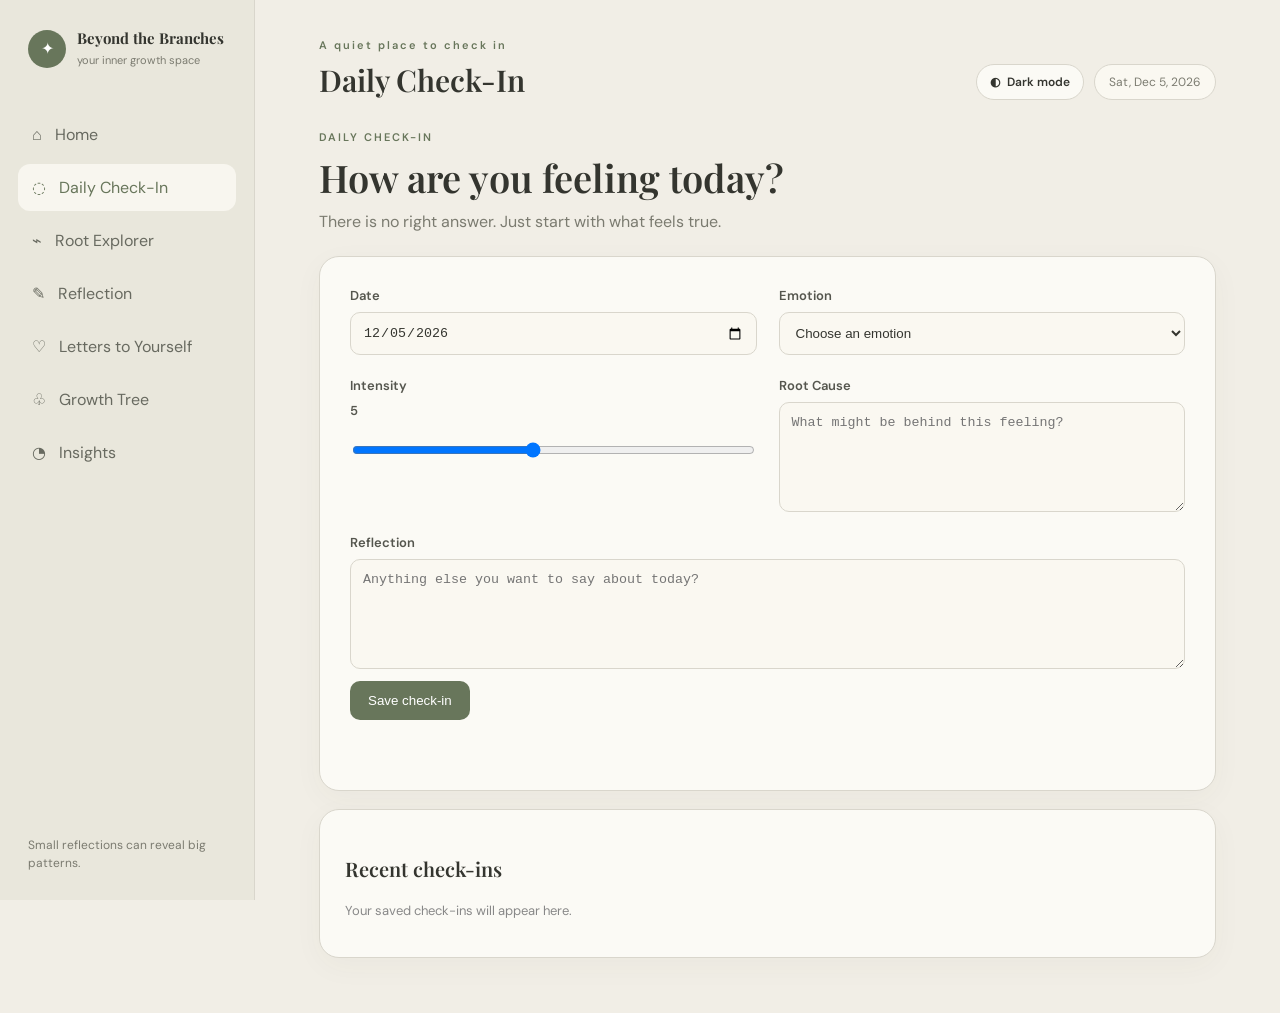
==== checkin.html @ 6c6948e1 "Add files via upload" ====
<!DOCTYPE html>
<html lang="en"><head><meta charset="UTF-8"><meta name="viewport" content="width=device-width, initial-scale=1.0">
<title>Daily Check-In | Beyond the Branches</title>
<link rel="preconnect" href="https://fonts.googleapis.com"><link rel="preconnect" href="https://fonts.gstatic.com" crossorigin>
<link href="https://fonts.googleapis.com/css2?family=DM+Sans:wght@400;500;600&family=Playfair+Display:wght@500;600&display=swap" rel="stylesheet">
<link rel="stylesheet" href="style.css"></head><body><div class="app">
<aside class="sidebar"><div class="brand"><div class="brand-mark">✦</div><div><strong>Beyond the Branches</strong><span>your inner growth space</span></div></div>
<nav><a class="nav-item " href="index.html">⌂ <span>Home</span></a><a class="nav-item active" href="checkin.html">◌ <span>Daily Check-In</span></a><a class="nav-item " href="roots.html">⌁ <span>Root Explorer</span></a><a class="nav-item " href="reflection.html">✎ <span>Reflection</span></a><a class="nav-item " href="letters.html">♡ <span>Letters to Yourself</span></a><a class="nav-item " href="growth.html">♧ <span>Growth Tree</span></a><a class="nav-item " href="insights.html">◔ <span>Insights</span></a></nav><div class="sidebar-note">Small reflections can reveal big patterns.</div></aside>
<main><header class="topbar"><div><p class="eyebrow">A quiet place to check in</p><h1>Daily Check-In</h1></div>
<div style="display:flex;align-items:center;gap:10px"><button class="theme-toggle" id="theme-toggle" type="button">◐ <span>Dark mode</span></button><div class="date-pill" id="today"></div></div></header>

<section><div class="section-heading"><p class="eyebrow">DAILY CHECK-IN</p><h2>How are you feeling today?</h2><p>There is no right answer. Just start with what feels true.</p></div>
<form id="checkin-form" class="card form-card"><div class="form-grid">
<label>Date<input type="date" id="check-date" required></label>
<label>Emotion<select id="emotion" required><option value="">Choose an emotion</option><option>Calm</option><option>Happy</option><option>Sad</option><option>Anxious</option><option>Angry</option><option>Overwhelmed</option><option>Lonely</option><option>Hopeful</option><option>Confused</option><option>Grateful</option></select></label>
<label>Intensity <span id="intensity-value">5</span><input type="range" id="intensity" min="1" max="10" value="5"></label>
<label>Root Cause<textarea id="root-cause" placeholder="What might be behind this feeling?"></textarea></label>
<label class="wide">Reflection<textarea id="check-reflection" placeholder="Anything else you want to say about today?"></textarea></label>
</div><button class="primary" type="submit">Save check-in</button><p id="checkin-status" class="status"></p></form>
<div class="card table-card"><h3>Recent check-ins</h3><div id="checkin-list"></div></div></section></main></div><script src="common.js"></script>
<script>
const checkDate=document.getElementById("check-date"),emotion=document.getElementById("emotion"),intensity=document.getElementById("intensity"),rootCause=document.getElementById("root-cause"),checkReflection=document.getElementById("check-reflection");
checkDate.value=new Date().toISOString().slice(0,10);intensity.addEventListener("input",e=>document.getElementById("intensity-value").textContent=e.target.value);
document.getElementById("checkin-form").addEventListener("submit",e=>{e.preventDefault();const d=getData();d.checkins.unshift({date:checkDate.value,emotion:emotion.value,intensity:+intensity.value,root:rootCause.value,reflection:checkReflection.value});saveData(d);e.target.reset();checkDate.value=new Date().toISOString().slice(0,10);intensity.value=5;document.getElementById("intensity-value").textContent=5;document.getElementById("checkin-status").textContent="Saved. Take a breath — you checked in.";renderCheckins()});
function renderCheckins(){const arr=getData().checkins,box=document.getElementById("checkin-list");if(!arr.length){box.innerHTML='<p style="color:#888;font-size:13px">Your saved check-ins will appear here.</p>';return}box.innerHTML=arr.slice(0,10).map(x=>`<div class="entry"><div>${x.date}</div><div><strong>${esc(x.emotion)}</strong><br><span style="color:#888">${esc(x.reflection||"No reflection")}</span></div><div>Intensity ${x.intensity}/10</div><div>${esc(x.root||"No root cause recorded")}</div></div>`).join("")}
renderCheckins();
</script></body></html>
---- style.css ----
*{box-sizing:border-box}:root{--bg:#f1eee6;--card:#fbfaf5;--ink:#34352f;--muted:#7b7b70;--line:#d9d6cc;--accent:#68765b;--accent2:#a59a72;--soft:#e9e8dd}
body{margin:0;background:var(--bg);color:var(--ink);font-family:"DM Sans",sans-serif}.app{display:flex;min-height:100vh}.sidebar{width:255px;background:#e9e7dc;border-right:1px solid var(--line);padding:28px 18px;position:fixed;inset:0 auto 0 0}.brand{display:flex;gap:11px;align-items:center;margin:0 10px 42px}.brand-mark{width:38px;height:38px;border-radius:50%;background:var(--accent);color:white;display:grid;place-items:center}.brand strong{display:block;font-family:"Playfair Display",serif;font-size:15px}.brand span{font-size:11px;color:var(--muted)}nav{display:grid;gap:6px}.nav-item{border:0;background:transparent;text-align:left;padding:13px 14px;border-radius:12px;color:#686a60;font:500 14px inherit;cursor:pointer;text-decoration:none}.nav-item:hover,.nav-item.active{background:#f8f6ef;color:var(--accent)}.nav-item span{margin-left:9px}.sidebar-note{position:absolute;bottom:28px;left:28px;right:28px;font-size:12px;line-height:1.5;color:var(--muted)}main{margin-left:255px;width:calc(100% - 255px);padding:38px clamp(24px,5vw,75px) 55px}.topbar{display:flex;justify-content:space-between;align-items:end;margin-bottom:30px}.eyebrow{font-size:11px;letter-spacing:2px;color:var(--accent);font-weight:600;margin:0 0 8px}.topbar h1{font:600 30px "Playfair Display",serif;margin:0}.date-pill{border:1px solid var(--line);background:#faf8f1;padding:9px 14px;border-radius:20px;font-size:12px;color:var(--muted)}.card{background:var(--card);border:1px solid var(--line);border-radius:20px;box-shadow:0 8px 30px rgba(70,65,50,.04)}.hero{min-height:390px;padding:55px 65px;display:flex;justify-content:space-between;align-items:center;background:linear-gradient(120deg,#fffdf8,#f0eee2)}.hero-copy{max-width:650px}.hero h2{font:600 clamp(34px,4vw,55px)/1.12 "Playfair Display",serif;margin:0 0 20px}.hero h2 em{color:var(--accent);font-style:normal}.hero p:not(.eyebrow){max-width:550px;color:var(--muted);line-height:1.7}.primary{display:inline-block;border:0;background:var(--accent);color:white;padding:12px 18px;border-radius:10px;font:600 13px inherit;cursor:pointer;margin-top:12px;text-decoration:none}.primary:hover{filter:brightness(.94)}.tree-art{font-size:58px;color:var(--accent);text-align:center;line-height:.8;min-width:190px}.tree-art .branches{font-size:44px}.tree-art .trunk{font-size:32px}.tree-art .roots{font-size:24px;color:var(--accent2)}.home-grid{display:grid;grid-template-columns:repeat(3,1fr);gap:16px;margin-top:18px}.mini{padding:25px}.mini .icon{font-size:24px;color:var(--accent)}.mini h3{font-family:"Playfair Display",serif;margin:15px 0 7px}.mini p{font-size:13px;line-height:1.6;color:var(--muted)}.text-btn{display:inline-block;border:0;background:none;padding:0;color:var(--accent);font-weight:600;cursor:pointer;text-decoration:none}.home-footer{text-align:center;color:var(--muted);font-size:12px;margin:25px}.section-heading{margin:10px 0 24px}.section-heading h2{font:600 38px "Playfair Display",serif;margin:0 0 8px}.section-heading>p:last-child{color:var(--muted);margin:0}.form-card{padding:30px}.form-grid{display:grid;grid-template-columns:1fr 1fr;gap:22px}.form-grid .wide{grid-column:1/-1}label{display:flex;flex-direction:column;gap:8px;font-size:13px;font-weight:600;color:#55564e}input,select,textarea{font:400 14px inherit;color:var(--ink);background:#faf8f1;border:1px solid var(--line);border-radius:10px;padding:12px;outline:none}input:focus,select:focus,textarea:focus{border-color:#a6ad99}textarea{min-height:110px;resize:vertical}.status{color:var(--accent);font-size:12px;min-height:16px}.table-card{margin-top:18px;padding:25px}.table-card h3,.milestones h3,.pattern-card h3{font:600 20px "Playfair Display",serif}.entry{display:grid;grid-template-columns:100px 1fr 90px 1.4fr;gap:12px;padding:12px 0;border-bottom:1px solid var(--line);font-size:12px;align-items:start}.entry:last-child{border-bottom:0}.letters-grid{display:grid;grid-template-columns:repeat(3,1fr);gap:18px}.letter-card{padding:25px}.letter-card h3{font:600 20px "Playfair Display",serif;margin:0 0 5px}.letter-card p{font-size:12px;color:var(--muted);min-height:35px}.letter-card textarea{min-height:230px;margin-top:8px}.reflection-form{display:grid;gap:20px}.growth-layout{display:grid;grid-template-columns:1.3fr .7fr;gap:18px}.tree-card{padding:30px;text-align:center}.tree-level{display:flex;justify-content:space-between;color:var(--muted);font-size:13px}.tree-level strong{color:var(--accent);font-size:22px}.big-tree{height:330px;padding-top:35px;color:var(--accent)}#tree-canopy{font-size:110px;line-height:1.2}.tree-trunk{font-size:55px;line-height:.55}.tree-roots{font-size:38px;color:var(--accent2);line-height:.75}.tree-card p{color:var(--muted);font-size:13px}.milestones{padding:30px}.milestone{padding:15px 0;border-bottom:1px solid var(--line);font-size:13px}.milestone.done{color:var(--accent)}.milestone span{display:block;color:var(--muted);font-size:11px;margin-top:4px}.insight-grid{display:grid;grid-template-columns:repeat(3,1fr);gap:16px}.stat{padding:25px}.stat span{font-size:12px;color:var(--muted)}.stat strong{display:block;font:600 30px "Playfair Display",serif;margin-top:10px}.pattern-card{margin-top:18px;padding:28px}.pattern-row{display:flex;justify-content:space-between;padding:12px 0;border-bottom:1px solid var(--line);font-size:13px}.quote{margin:25px 0 0;color:var(--muted);font-style:italic;font-size:12px}.theme-toggle{border:1px solid var(--line);background:var(--card);color:var(--ink);padding:9px 13px;border-radius:20px;font:600 12px "DM Sans",sans-serif;cursor:pointer;display:flex;align-items:center;gap:7px}.theme-toggle:hover{border-color:var(--accent);transform:translateY(-1px)}
body.dark{--bg:#20221e;--card:#2d302a;--ink:#e7e4d9;--muted:#a8aa9d;--line:#45483f;--accent:#899977;--accent2:#aaa17b;--soft:#393c35}body.dark .sidebar{background:#1c1e1a}body.dark .nav-item{color:#b5b6aa}body.dark .nav-item:hover,body.dark .nav-item.active{background:#30332c;color:var(--accent)}body.dark .date-pill{background:#292c26}body.dark .hero{background:linear-gradient(120deg,#30332d,#292c27)}body.dark input,body.dark select,body.dark textarea{background:#252823;color:var(--ink)}body.dark .card{box-shadow:0 8px 30px rgba(0,0,0,.18)}
@media(max-width:900px){.sidebar{width:75px;padding:20px 10px}.brand div:not(.brand-mark),.nav-item span,.sidebar-note{display:none}.brand{margin:0 8px 30px}.nav-item{text-align:center;padding:14px 5px}.nav-item span{margin:0}main{margin-left:75px;width:calc(100% - 75px);padding:25px 18px}.hero{padding:35px}.tree-art{display:none}.home-grid,.letters-grid,.insight-grid{grid-template-columns:1fr}.growth-layout{grid-template-columns:1fr}.form-grid{grid-template-columns:1fr}.form-grid .wide{grid-column:auto}.entry{grid-template-columns:1fr 1fr}.topbar h1{font-size:25px}}
@media(max-width:600px){.topbar{align-items:start;gap:10px}.date-pill{display:none}.hero{padding:28px;min-height:auto}.hero h2{font-size:35px}.section-heading h2{font-size:30px}.entry{grid-template-columns:1fr}.brand-mark{margin:auto}}
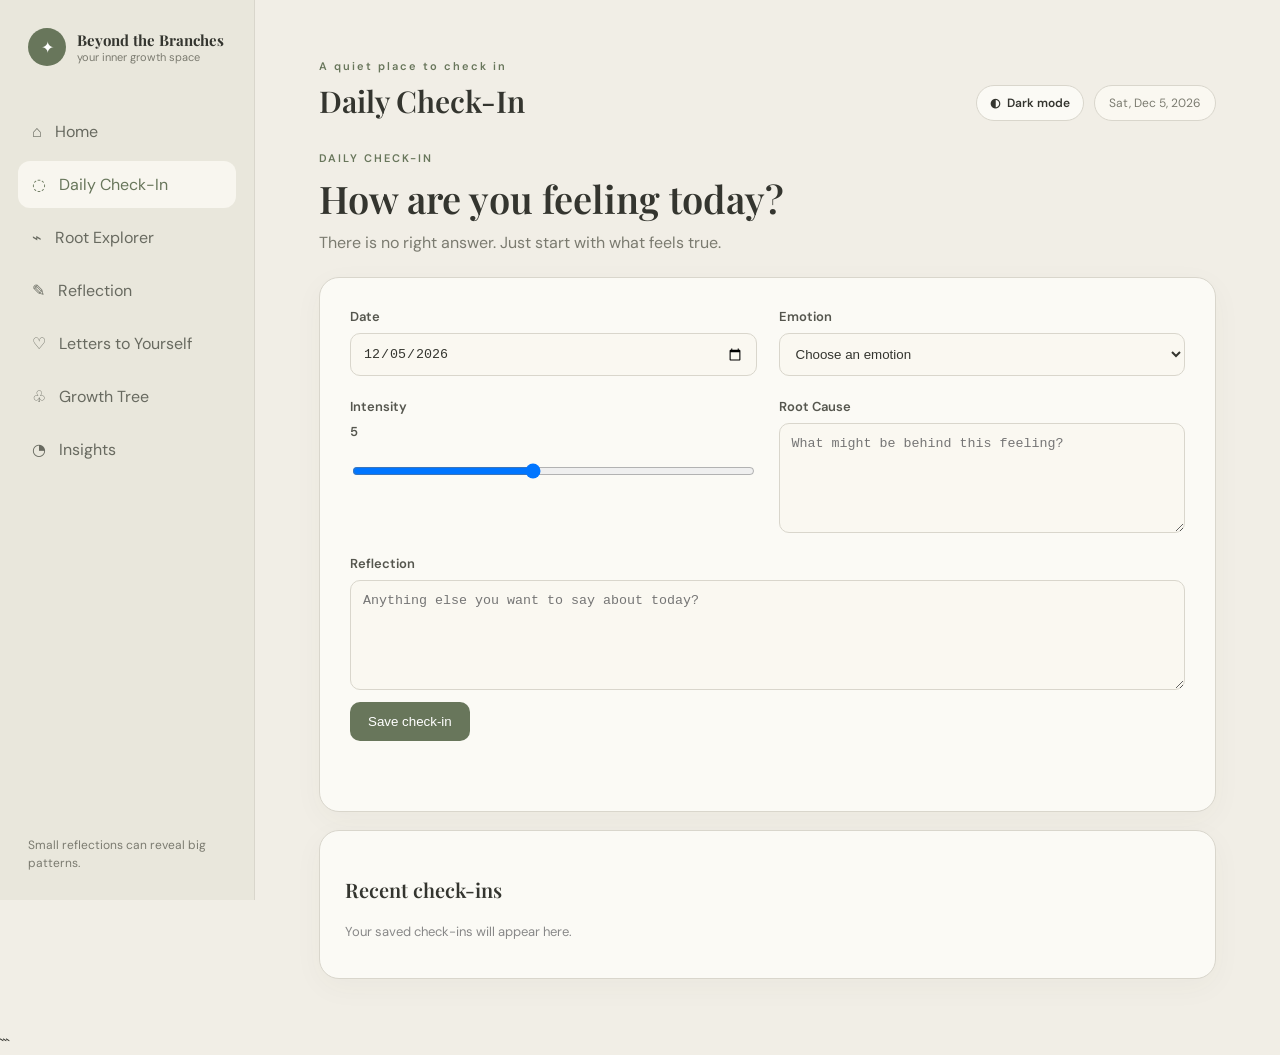
==== commit af3744e2: "Refactor checkin.html structure and content" ====
--- a/checkin.html
+++ b/checkin.html
@@ -1,27 +1,356 @@
+```html
 <!DOCTYPE html>
-<html lang="en"><head><meta charset="UTF-8"><meta name="viewport" content="width=device-width, initial-scale=1.0">
-<title>Daily Check-In | Beyond the Branches</title>
-<link rel="preconnect" href="https://fonts.googleapis.com"><link rel="preconnect" href="https://fonts.gstatic.com" crossorigin>
-<link href="https://fonts.googleapis.com/css2?family=DM+Sans:wght@400;500;600&family=Playfair+Display:wght@500;600&display=swap" rel="stylesheet">
-<link rel="stylesheet" href="style.css"></head><body><div class="app">
-<aside class="sidebar"><div class="brand"><div class="brand-mark">✦</div><div><strong>Beyond the Branches</strong><span>your inner growth space</span></div></div>
-<nav><a class="nav-item " href="index.html">⌂ <span>Home</span></a><a class="nav-item active" href="checkin.html">◌ <span>Daily Check-In</span></a><a class="nav-item " href="roots.html">⌁ <span>Root Explorer</span></a><a class="nav-item " href="reflection.html">✎ <span>Reflection</span></a><a class="nav-item " href="letters.html">♡ <span>Letters to Yourself</span></a><a class="nav-item " href="growth.html">♧ <span>Growth Tree</span></a><a class="nav-item " href="insights.html">◔ <span>Insights</span></a></nav><div class="sidebar-note">Small reflections can reveal big patterns.</div></aside>
-<main><header class="topbar"><div><p class="eyebrow">A quiet place to check in</p><h1>Daily Check-In</h1></div>
-<div style="display:flex;align-items:center;gap:10px"><button class="theme-toggle" id="theme-toggle" type="button">◐ <span>Dark mode</span></button><div class="date-pill" id="today"></div></div></header>
-
-<section><div class="section-heading"><p class="eyebrow">DAILY CHECK-IN</p><h2>How are you feeling today?</h2><p>There is no right answer. Just start with what feels true.</p></div>
-<form id="checkin-form" class="card form-card"><div class="form-grid">
-<label>Date<input type="date" id="check-date" required></label>
-<label>Emotion<select id="emotion" required><option value="">Choose an emotion</option><option>Calm</option><option>Happy</option><option>Sad</option><option>Anxious</option><option>Angry</option><option>Overwhelmed</option><option>Lonely</option><option>Hopeful</option><option>Confused</option><option>Grateful</option></select></label>
-<label>Intensity <span id="intensity-value">5</span><input type="range" id="intensity" min="1" max="10" value="5"></label>
-<label>Root Cause<textarea id="root-cause" placeholder="What might be behind this feeling?"></textarea></label>
-<label class="wide">Reflection<textarea id="check-reflection" placeholder="Anything else you want to say about today?"></textarea></label>
-</div><button class="primary" type="submit">Save check-in</button><p id="checkin-status" class="status"></p></form>
-<div class="card table-card"><h3>Recent check-ins</h3><div id="checkin-list"></div></div></section></main></div><script src="common.js"></script>
-<script>
-const checkDate=document.getElementById("check-date"),emotion=document.getElementById("emotion"),intensity=document.getElementById("intensity"),rootCause=document.getElementById("root-cause"),checkReflection=document.getElementById("check-reflection");
-checkDate.value=new Date().toISOString().slice(0,10);intensity.addEventListener("input",e=>document.getElementById("intensity-value").textContent=e.target.value);
-document.getElementById("checkin-form").addEventListener("submit",e=>{e.preventDefault();const d=getData();d.checkins.unshift({date:checkDate.value,emotion:emotion.value,intensity:+intensity.value,root:rootCause.value,reflection:checkReflection.value});saveData(d);e.target.reset();checkDate.value=new Date().toISOString().slice(0,10);intensity.value=5;document.getElementById("intensity-value").textContent=5;document.getElementById("checkin-status").textContent="Saved. Take a breath — you checked in.";renderCheckins()});
-function renderCheckins(){const arr=getData().checkins,box=document.getElementById("checkin-list");if(!arr.length){box.innerHTML='<p style="color:#888;font-size:13px">Your saved check-ins will appear here.</p>';return}box.innerHTML=arr.slice(0,10).map(x=>`<div class="entry"><div>${x.date}</div><div><strong>${esc(x.emotion)}</strong><br><span style="color:#888">${esc(x.reflection||"No reflection")}</span></div><div>Intensity ${x.intensity}/10</div><div>${esc(x.root||"No root cause recorded")}</div></div>`).join("")}
-renderCheckins();
-</script></body></html>+<html lang="en">
+
+<head>
+    <meta charset="UTF-8">
+    <meta name="viewport" content="width=device-width, initial-scale=1.0">
+
+    <title>Daily Check-In | Beyond the Branches</title>
+
+    <!-- Google Fonts -->
+    <link rel="preconnect" href="https://fonts.googleapis.com">
+    <link rel="preconnect" href="https://fonts.gstatic.com" crossorigin>
+
+    <link
+        href="https://fonts.googleapis.com/css2?family=DM+Sans:wght@400;500;600&family=Playfair+Display:wght@500;600&display=swap"
+        rel="stylesheet"
+    >
+
+    <!-- Main Stylesheet -->
+    <link rel="stylesheet" href="style.css">
+</head>
+
+<body>
+
+    <div class="app">
+
+        <!-- Sidebar -->
+        <aside class="sidebar">
+
+            <!-- Brand -->
+            <div class="brand">
+                <div class="brand-mark">✦</div>
+
+                <div>
+                    <strong>Beyond the Branches</strong>
+                    <span>your inner growth space</span>
+                </div>
+            </div>
+
+            <!-- Navigation -->
+            <nav>
+                <a class="nav-item" href="index.html">
+                    ⌂
+                    <span>Home</span>
+                </a>
+
+                <a class="nav-item active" href="checkin.html">
+                    ◌
+                    <span>Daily Check-In</span>
+                </a>
+
+                <a class="nav-item" href="roots.html">
+                    ⌁
+                    <span>Root Explorer</span>
+                </a>
+
+                <a class="nav-item" href="reflection.html">
+                    ✎
+                    <span>Reflection</span>
+                </a>
+
+                <a class="nav-item" href="letters.html">
+                    ♡
+                    <span>Letters to Yourself</span>
+                </a>
+
+                <a class="nav-item" href="growth.html">
+                    ♧
+                    <span>Growth Tree</span>
+                </a>
+
+                <a class="nav-item" href="insights.html">
+                    ◔
+                    <span>Insights</span>
+                </a>
+            </nav>
+
+            <!-- Sidebar Note -->
+            <div class="sidebar-note">
+                Small reflections can reveal big patterns.
+            </div>
+
+        </aside>
+
+        <!-- Main Content -->
+        <main>
+
+            <!-- Top Bar -->
+            <header class="topbar">
+
+                <div>
+                    <p class="eyebrow">A quiet place to check in</p>
+                    <h1>Daily Check-In</h1>
+                </div>
+
+                <div style="display: flex; align-items: center; gap: 10px;">
+
+                    <!-- Dark Mode Toggle -->
+                    <button
+                        class="theme-toggle"
+                        id="theme-toggle"
+                        type="button"
+                    >
+                        ◐
+                        <span>Dark mode</span>
+                    </button>
+
+                    <!-- Current Date -->
+                    <div class="date-pill" id="today"></div>
+
+                </div>
+
+            </header>
+
+            <!-- Daily Check-In Section -->
+            <section>
+
+                <!-- Section Heading -->
+                <div class="section-heading">
+
+                    <p class="eyebrow">DAILY CHECK-IN</p>
+
+                    <h2>How are you feeling today?</h2>
+
+                    <p>
+                        There is no right answer.
+                        Just start with what feels true.
+                    </p>
+
+                </div>
+
+                <!-- Check-In Form -->
+                <form id="checkin-form" class="card form-card">
+
+                    <div class="form-grid">
+
+                        <!-- Date -->
+                        <label>
+                            Date
+
+                            <input
+                                type="date"
+                                id="check-date"
+                                required
+                            >
+                        </label>
+
+                        <!-- Emotion -->
+                        <label>
+                            Emotion
+
+                            <select id="emotion" required>
+                                <option value="">Choose an emotion</option>
+                                <option>Calm</option>
+                                <option>Happy</option>
+                                <option>Sad</option>
+                                <option>Anxious</option>
+                                <option>Angry</option>
+                                <option>Overwhelmed</option>
+                                <option>Lonely</option>
+                                <option>Hopeful</option>
+                                <option>Confused</option>
+                                <option>Grateful</option>
+                            </select>
+                        </label>
+
+                        <!-- Intensity -->
+                        <label>
+                            Intensity
+                            <span id="intensity-value">5</span>
+
+                            <input
+                                type="range"
+                                id="intensity"
+                                min="1"
+                                max="10"
+                                value="5"
+                            >
+                        </label>
+
+                        <!-- Root Cause -->
+                        <label>
+                            Root Cause
+
+                            <textarea
+                                id="root-cause"
+                                placeholder="What might be behind this feeling?"
+                            ></textarea>
+                        </label>
+
+                        <!-- Reflection -->
+                        <label class="wide">
+                            Reflection
+
+                            <textarea
+                                id="check-reflection"
+                                placeholder="Anything else you want to say about today?"
+                            ></textarea>
+                        </label>
+
+                    </div>
+
+                    <!-- Submit Button -->
+                    <button class="primary" type="submit">
+                        Save check-in
+                    </button>
+
+                    <!-- Status Message -->
+                    <p id="checkin-status" class="status"></p>
+
+                </form>
+
+                <!-- Recent Check-Ins -->
+                <div class="card table-card">
+
+                    <h3>Recent check-ins</h3>
+
+                    <div id="checkin-list"></div>
+
+                </div>
+
+            </section>
+
+        </main>
+
+    </div>
+
+    <!-- Common JavaScript -->
+    <script src="common.js"></script>
+
+    <!-- Page JavaScript -->
+    <script>
+        // Form elements
+        const checkDate = document.getElementById("check-date");
+        const emotion = document.getElementById("emotion");
+        const intensity = document.getElementById("intensity");
+        const rootCause = document.getElementById("root-cause");
+        const checkReflection = document.getElementById("check-reflection");
+
+        // Set today's date
+        checkDate.value = new Date().toISOString().slice(0, 10);
+
+        // Update intensity value
+        intensity.addEventListener("input", (event) => {
+            document.getElementById("intensity-value").textContent =
+                event.target.value;
+        });
+
+        // Handle form submission
+        document
+            .getElementById("checkin-form")
+            .addEventListener("submit", (event) => {
+
+                event.preventDefault();
+
+                const data = getData();
+
+                // Add new check-in
+                data.checkins.unshift({
+                    date: checkDate.value,
+                    emotion: emotion.value,
+                    intensity: +intensity.value,
+                    root: rootCause.value,
+                    reflection: checkReflection.value
+                });
+
+                // Save data
+                saveData(data);
+
+                // Reset form
+                event.target.reset();
+
+                checkDate.value = new Date()
+                    .toISOString()
+                    .slice(0, 10);
+
+                intensity.value = 5;
+
+                document.getElementById("intensity-value").textContent = 5;
+
+                // Show confirmation message
+                document.getElementById("checkin-status").textContent =
+                    "Saved. Take a breath — you checked in.";
+
+                // Refresh check-in list
+                renderCheckins();
+            });
+
+        // Display saved check-ins
+        function renderCheckins() {
+
+            const checkins = getData().checkins;
+            const box = document.getElementById("checkin-list");
+
+            // No saved check-ins
+            if (!checkins.length) {
+
+                box.innerHTML = `
+                    <p style="color: #888; font-size: 13px;">
+                        Your saved check-ins will appear here.
+                    </p>
+                `;
+
+                return;
+            }
+
+            // Display the 10 most recent check-ins
+            box.innerHTML = checkins
+                .slice(0, 10)
+                .map((checkin) => `
+                    <div class="entry">
+
+                        <div>
+                            ${checkin.date}
+                        </div>
+
+                        <div>
+                            <strong>
+                                ${esc(checkin.emotion)}
+                            </strong>
+
+                            <br>
+
+                            <span style="color: #888;">
+                                ${esc(
+                                    checkin.reflection ||
+                                    "No reflection"
+                                )}
+                            </span>
+                        </div>
+
+                        <div>
+                            Intensity ${checkin.intensity}/10
+                        </div>
+
+                        <div>
+                            ${esc(
+                                checkin.root ||
+                                "No root cause recorded"
+                            )}
+                        </div>
+
+                    </div>
+                `)
+                .join("");
+        }
+
+        // Initial render
+        renderCheckins();
+    </script>
+
+</body>
+
+</html>
+```
